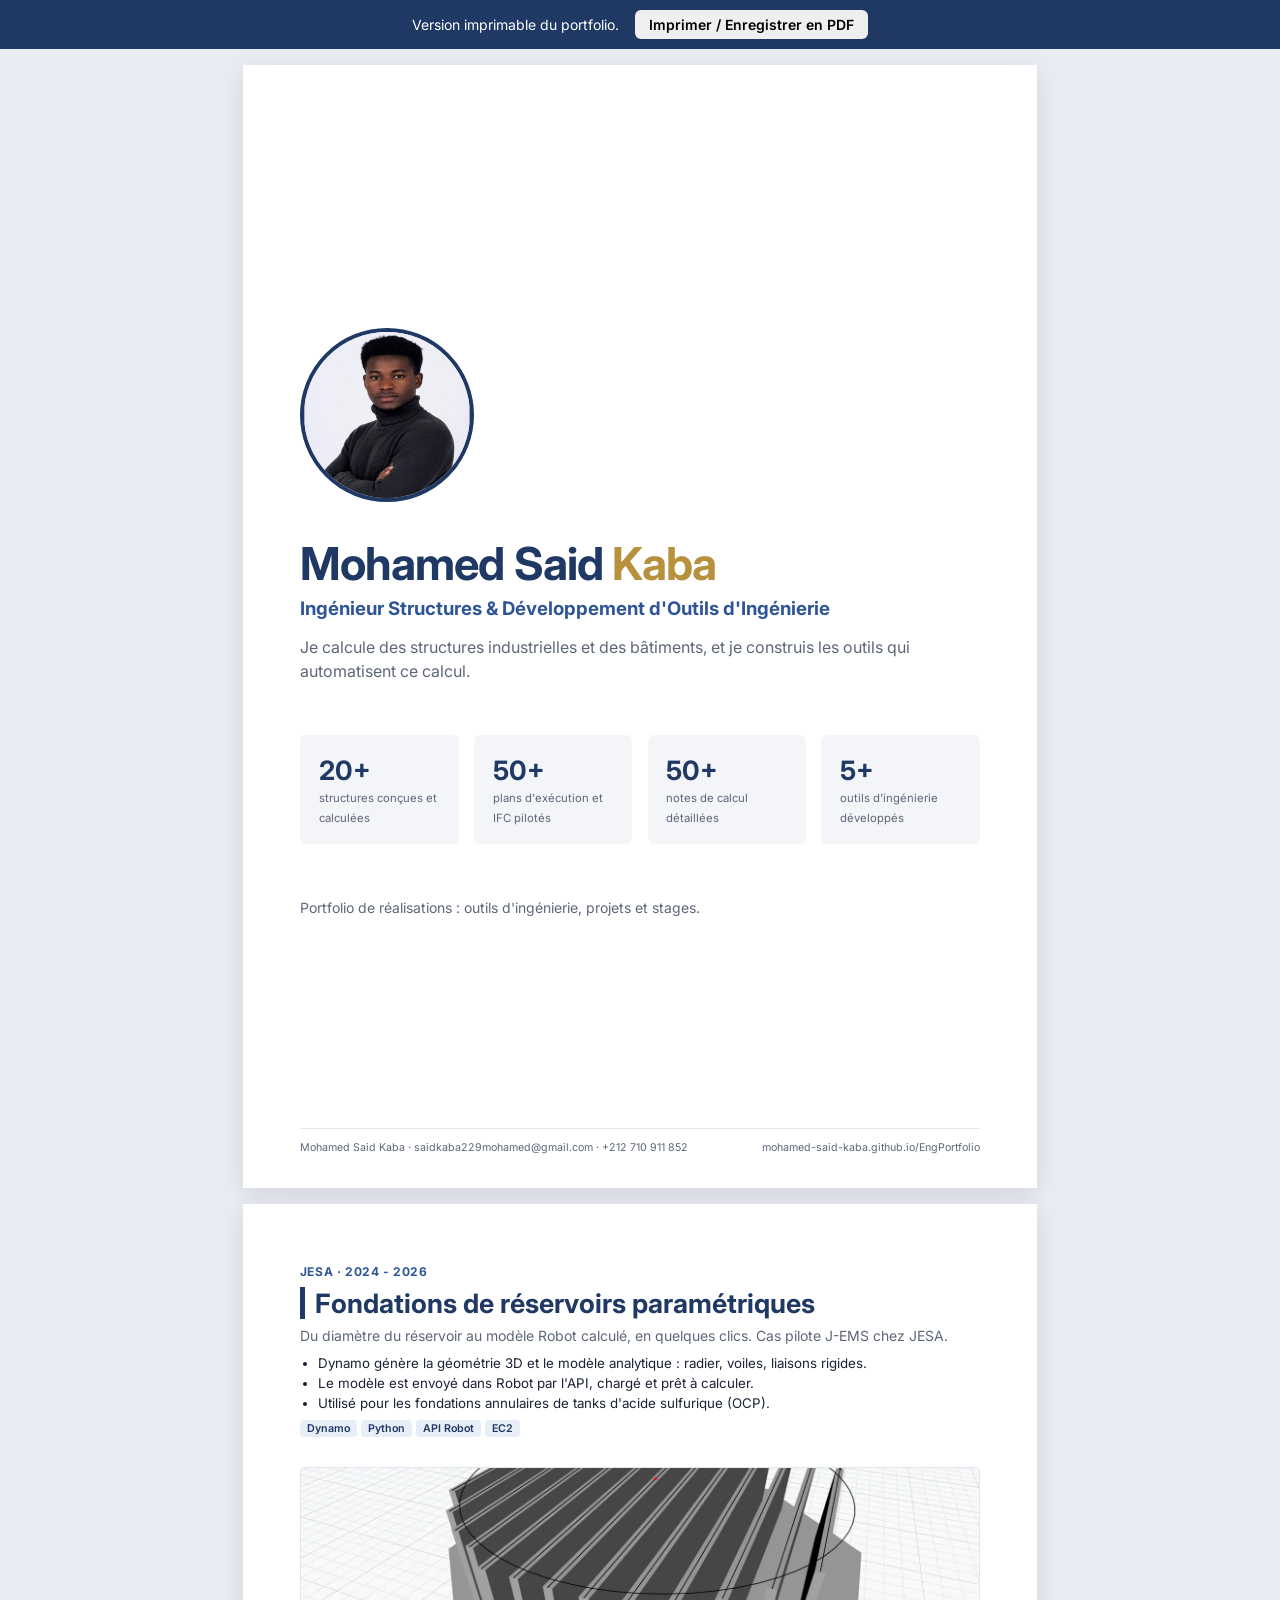
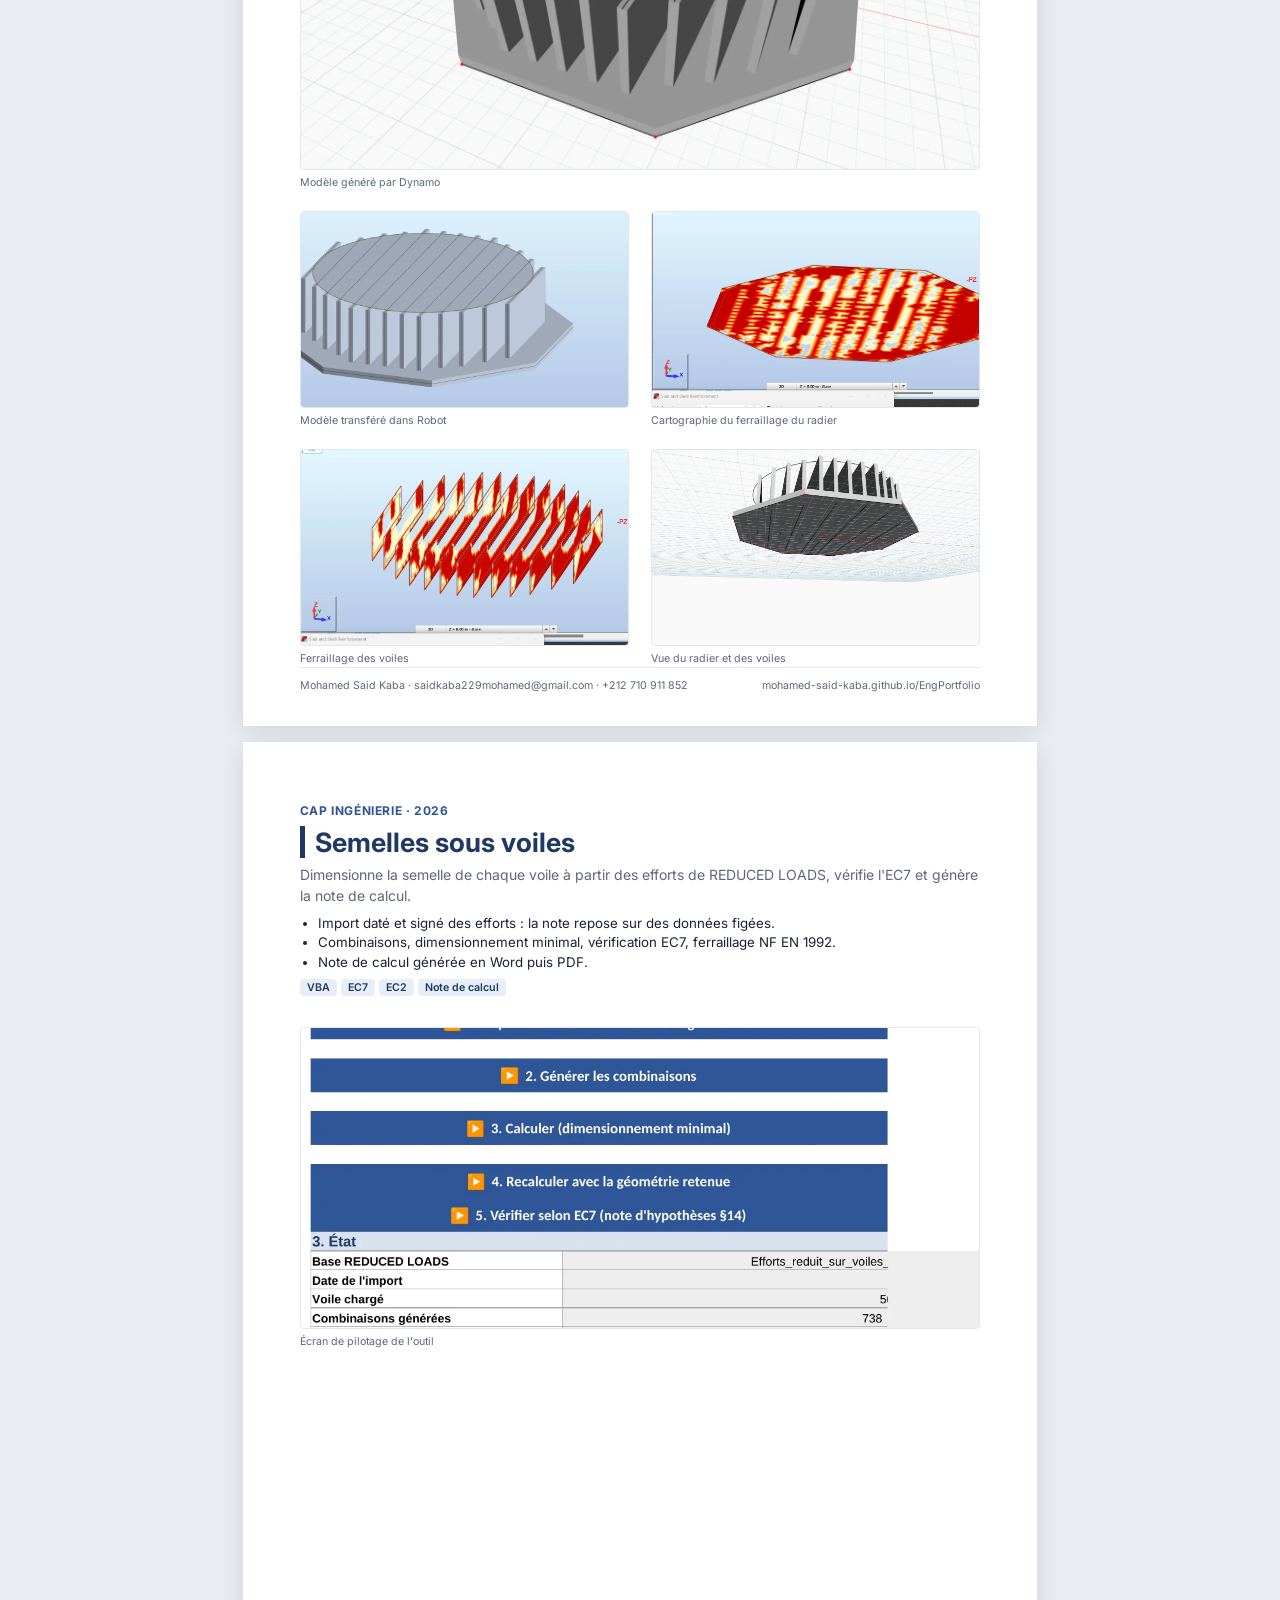
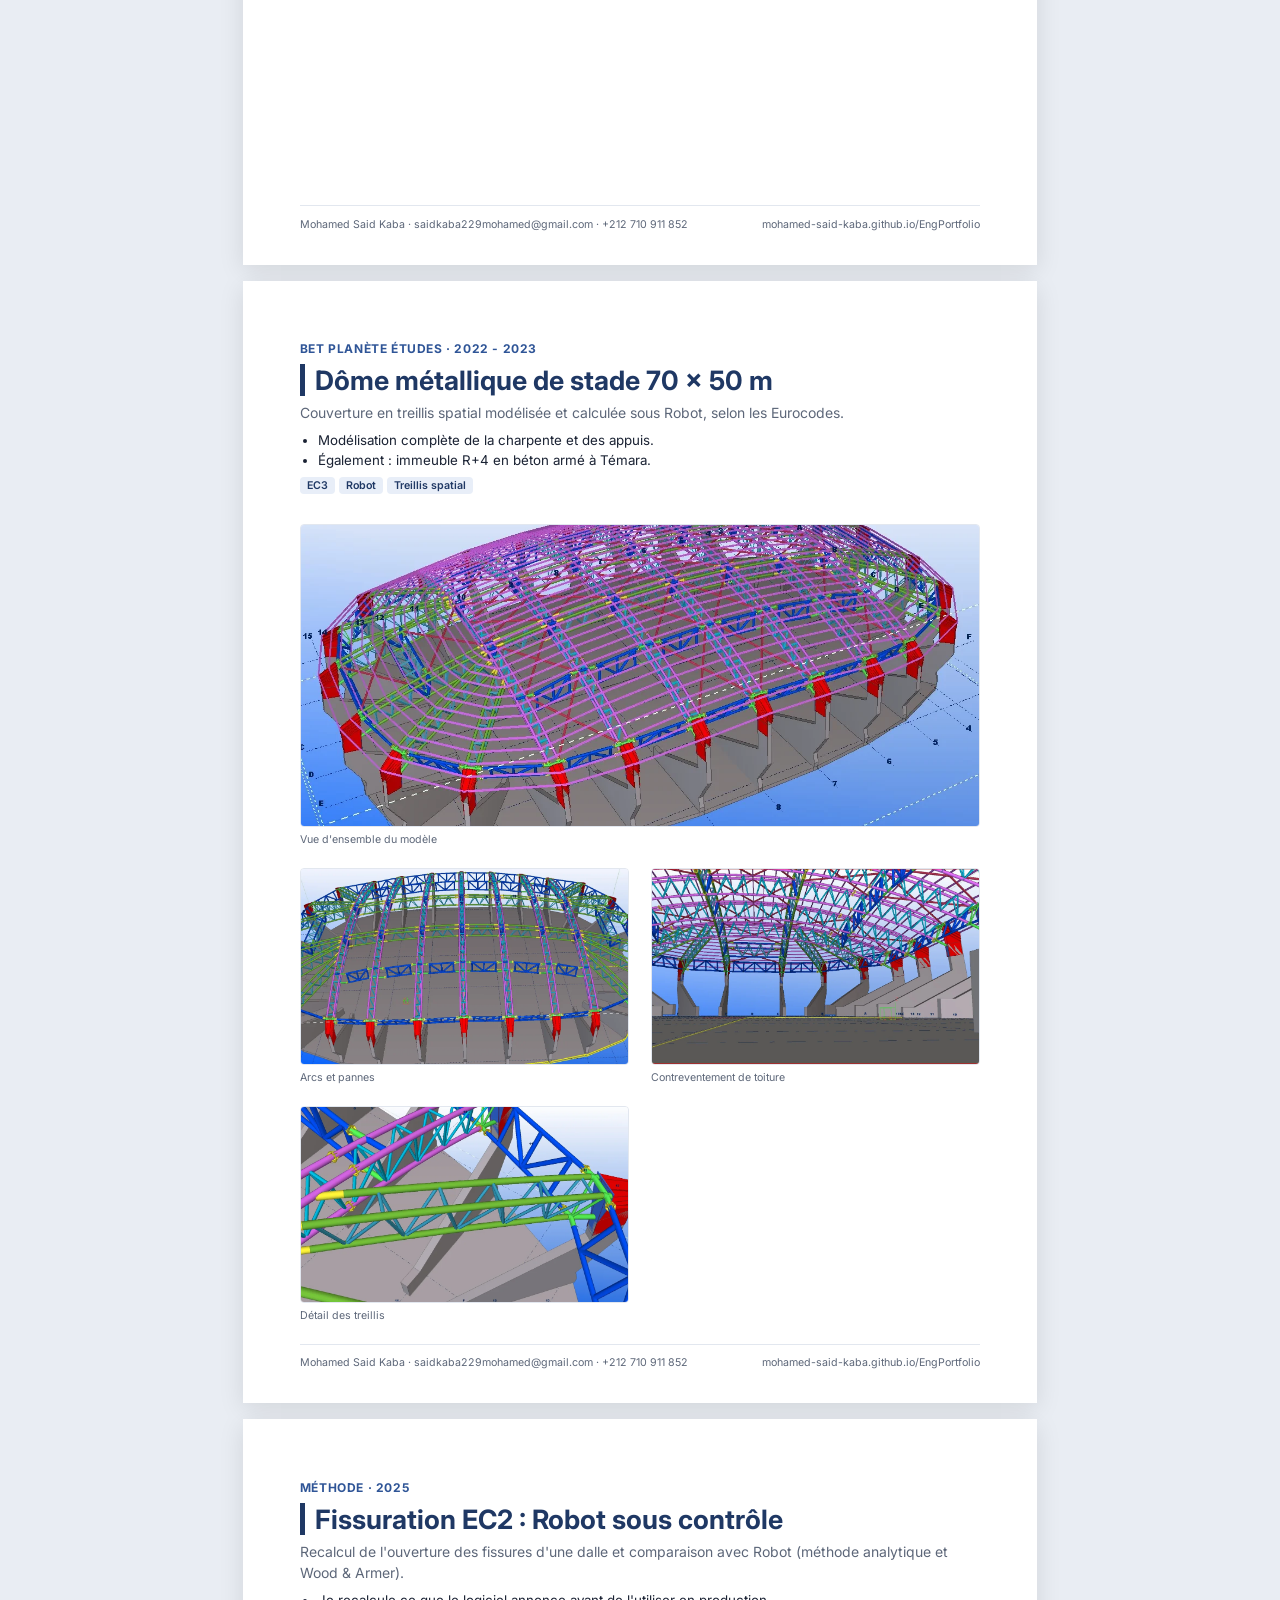
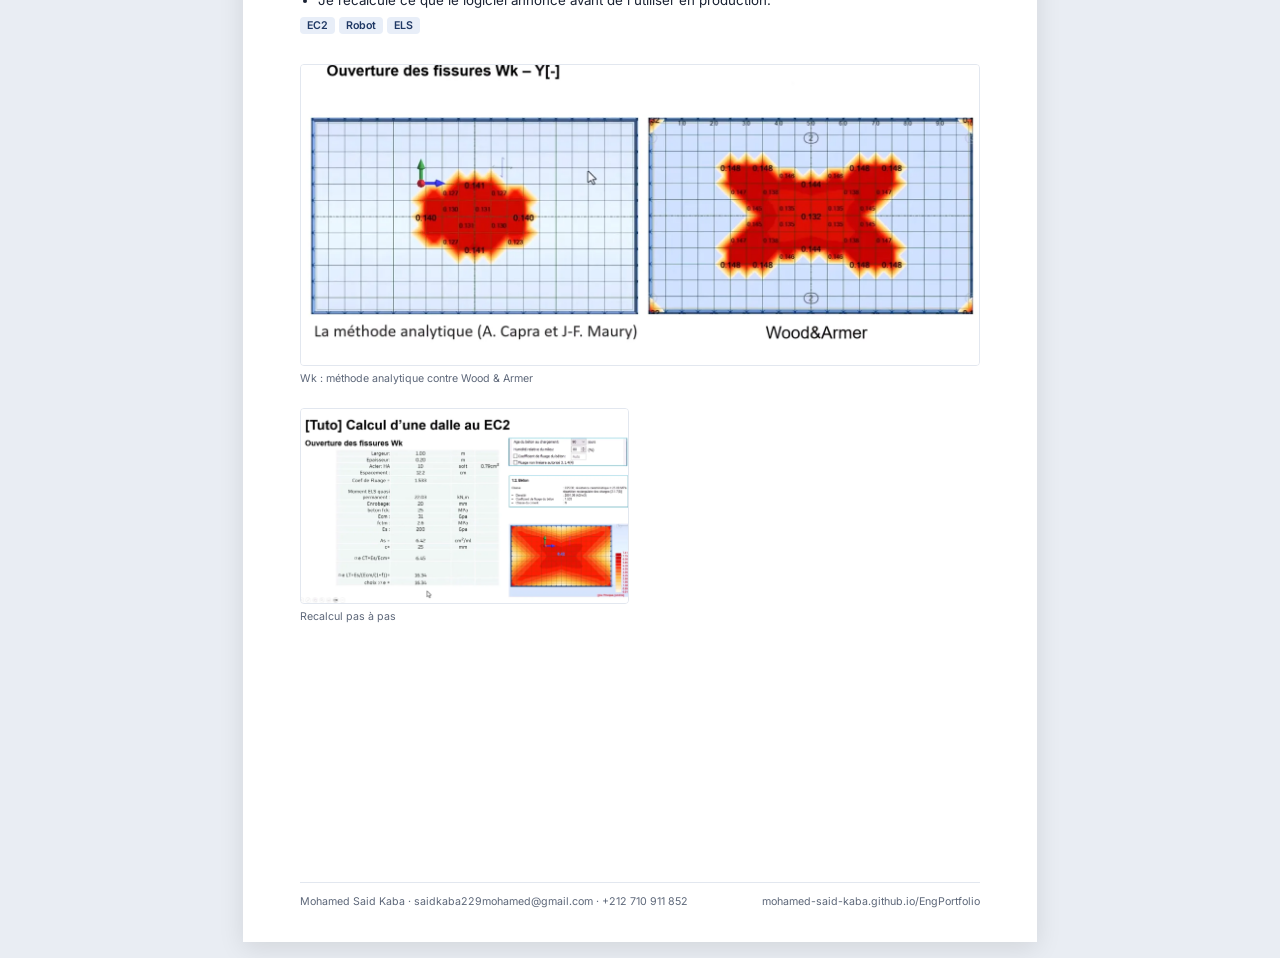
==== book.html @ e3855acd "Refonte claire du portfolio : fiches visuelles avec visionneuse, chaîne d'outils Robot, version impr" ====
<!doctype html>
<html lang="fr">
<head>
<meta charset="utf-8"><meta name="viewport" content="width=device-width, initial-scale=1">
<title>Portfolio imprimable · Mohamed Said Kaba</title>
<link href="https://fonts.googleapis.com/css2?family=Inter:wght@400;600;700;800&display=swap" rel="stylesheet">
<style>
:root{--navy:#1f3864;--blue:#2f5597;--gold:#b8913f;--muted:#5d6779;--line:#e2e7ef;--panel:#f3f5f9}
*{box-sizing:border-box}body{margin:0;font-family:Inter,Arial,sans-serif;color:#1a2233;background:#e9edf3}
.page{width:210mm;height:297mm;overflow:hidden;margin:16px auto;background:#fff;padding:16mm 15mm;box-shadow:0 6px 24px rgba(0,0,0,.1);position:relative}
h1{font-size:34pt;margin:0;color:var(--navy);letter-spacing:-.02em;line-height:1.05}h1 b{color:var(--gold)}
h2{font-size:20pt;color:var(--navy);margin:0 0 4px;border-left:5px solid var(--navy);padding-left:10px}
.meta{font-size:9pt;font-weight:700;color:var(--blue);text-transform:uppercase;letter-spacing:.05em;margin:0 0 8px}
p{margin:6px 0;color:var(--muted);font-size:10.5pt;line-height:1.5}
ul{margin:8px 0 0;padding-left:18px;font-size:10pt;line-height:1.5}
.imgs{display:grid;grid-template-columns:1fr 1fr;gap:6mm;margin-top:8mm}
.imgs figure{margin:0}.imgs img{width:100%;height:52mm;object-fit:cover;border-radius:4px;border:1px solid var(--line)}
.imgs figure:first-child{grid-column:1/-1}.imgs figure:first-child img{height:80mm}
figcaption{font-size:8pt;color:var(--muted);margin-top:2px}
.tags span{display:inline-block;font-size:8pt;font-weight:600;color:var(--navy);background:#e8eef8;padding:2px 7px;border-radius:4px;margin:6px 4px 0 0}
.cover{display:flex;flex-direction:column;justify-content:center}
.cover img.p{width:46mm;height:46mm;border-radius:50%;object-fit:cover;border:4px solid var(--navy);margin-bottom:10mm}
.kpis{display:grid;grid-template-columns:repeat(4,1fr);gap:4mm;margin-top:12mm}.kpis div{background:var(--panel);border-radius:6px;padding:5mm}.kpis b{display:block;font-size:20pt;color:var(--navy)}.kpis span{font-size:8.5pt;color:var(--muted)}
.foot{position:absolute;bottom:9mm;left:15mm;right:15mm;font-size:8pt;color:var(--muted);display:flex;justify-content:space-between;border-top:1px solid var(--line);padding-top:3mm}
.bar{position:sticky;top:0;background:var(--navy);color:#fff;padding:10px 16px;text-align:center;font-size:14px}.bar button{margin-left:12px;font:600 14px Inter;padding:6px 14px;border:0;border-radius:6px;cursor:pointer}
@media print{body{background:#fff}.page{margin:0;box-shadow:none;page-break-after:always}.bar{display:none}@page{size:A4;margin:0}}
</style>
</head>
<body>
<div class="bar">Version imprimable du portfolio. <button onclick="window.print()">Imprimer / Enregistrer en PDF</button></div>
<div id="book"></div>
<script src="content/site.js"></script><script src="content/profile.js"></script><script src="content/works.js"></script>
<script>
(function(){
  var S=SITE.site,P=SITE.profile,W=SITE.works.items,L='fr';
  function t(v){return v==null?'':typeof v==='string'?v:(v[L]||v.fr||'')}
  function l(v){return !v?[]:Array.isArray(v)?v:(v[L]||v.fr||[])}
  function esc(s){return String(s).replace(/[&<>"]/g,function(c){return {'&':'&amp;','<':'&lt;','>':'&gt;','"':'&quot;'}[c]})}
  var foot='<div class="foot"><span>'+esc(S.firstName+' '+S.lastName)+' · '+esc(S.contact.email)+' · '+esc(S.contact.phone)+'</span><span>mohamed-said-kaba.github.io/EngPortfolio</span></div>';
  var h='<section class="page cover"><img class="p" src="'+S.photo+'" alt=""><h1>'+esc(S.firstName)+' <b>'+esc(S.lastName)+'</b></h1><p style="font-size:14pt;color:#2f5597;font-weight:700;margin-top:8px">'+esc(t(S.title))+'</p><p style="font-size:12pt">'+esc(t(S.tagline))+'</p><div class="kpis">'+P.kpis.map(function(k){return '<div><b>'+esc(k.value)+'</b><span>'+esc(t(k.label))+'</span></div>'}).join('')+'</div><p style="margin-top:14mm">Portfolio de réalisations : outils d\'ingénierie, projets et stages.</p>'+foot+'</section>';
  W.filter(function(w){return w.images&&w.images.length}).forEach(function(w){
    h+='<section class="page"><div class="meta">'+esc([t(w.org),t(w.period)].filter(Boolean).join(' · '))+'</div><h2>'+esc(t(w.title))+'</h2><p>'+esc(t(w.summary))+'</p><ul>'+l(w.points).map(function(p){return '<li>'+esc(p)+'</li>'}).join('')+'</ul><div class="tags">'+(w.tags||[]).map(function(x){return '<span>'+esc(x)+'</span>'}).join('')+'</div><div class="imgs">'+w.images.slice(0,5).map(function(im){return '<figure><img src="'+im.src+'" alt=""><figcaption>'+esc(t(im.caption))+'</figcaption></figure>'}).join('')+'</div>'+foot+'</section>';
  });
  document.getElementById('book').innerHTML=h;
})();
</script>
</body>
</html>
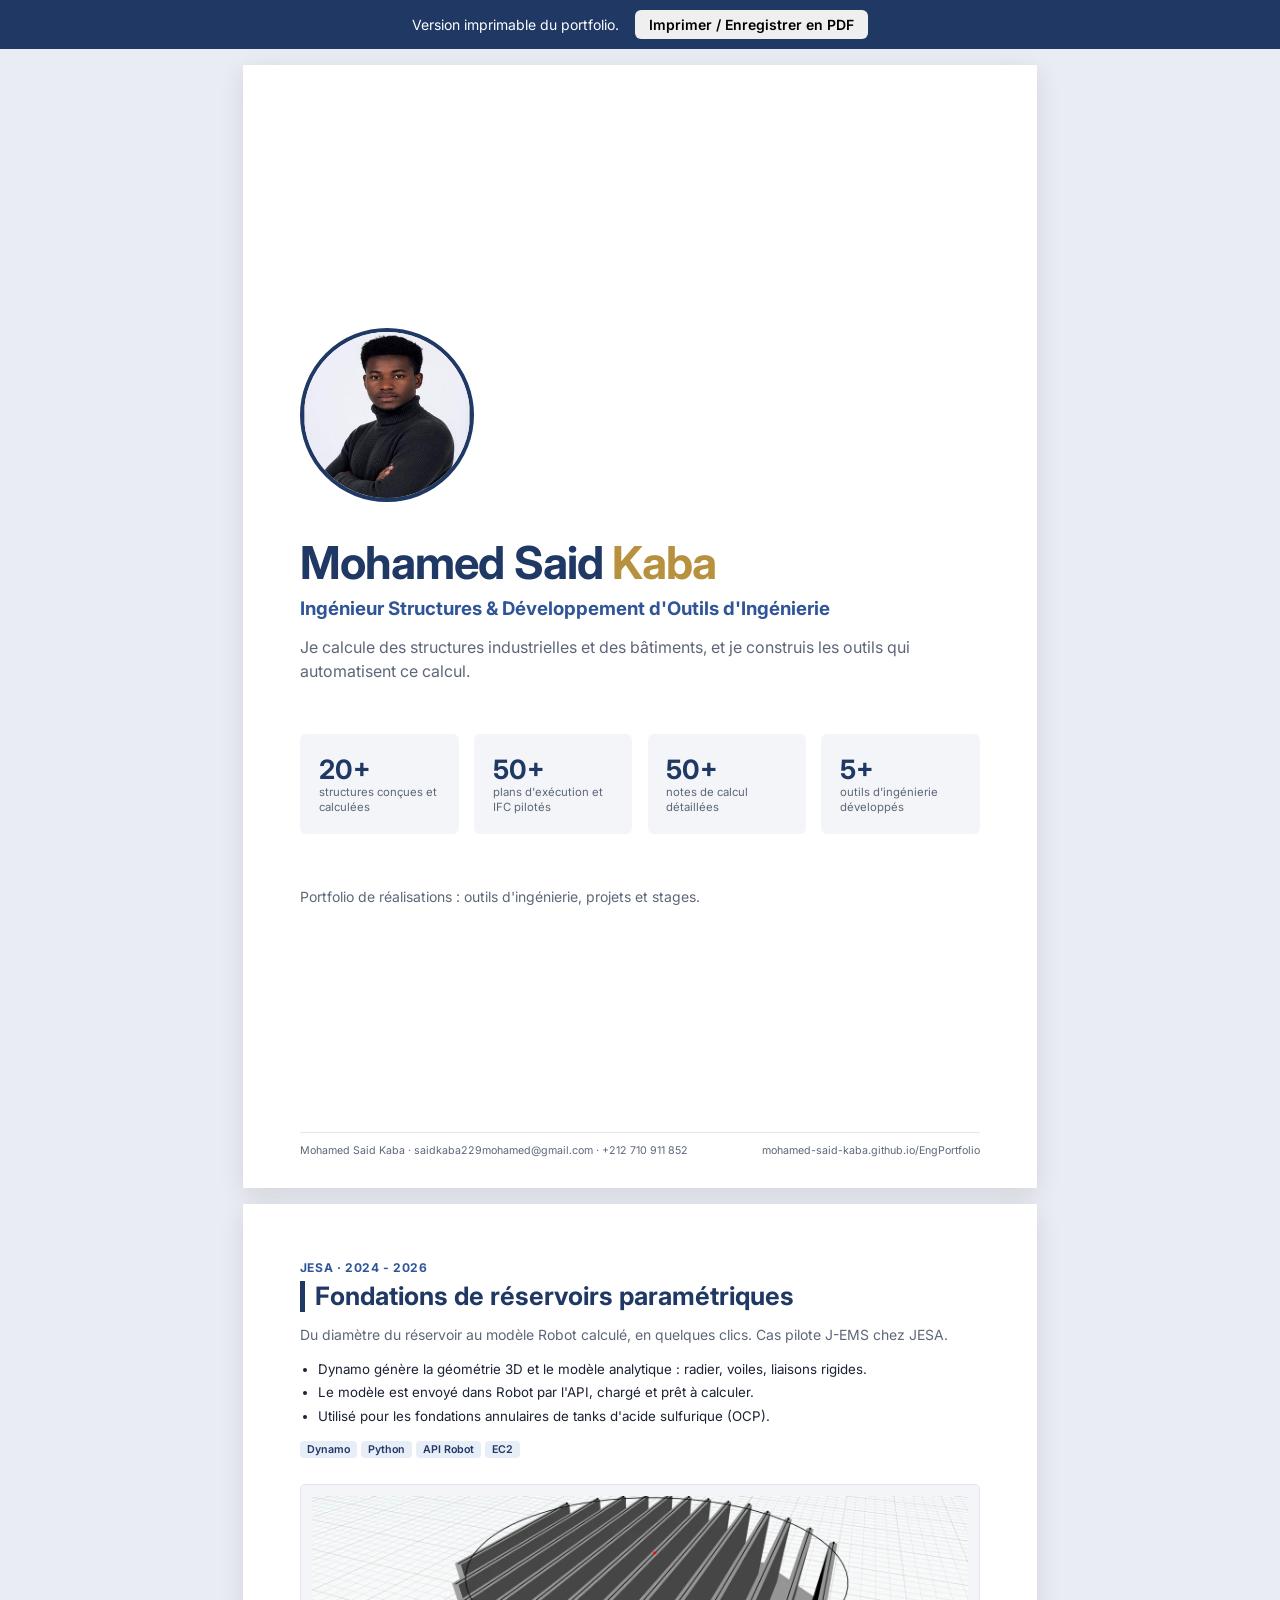
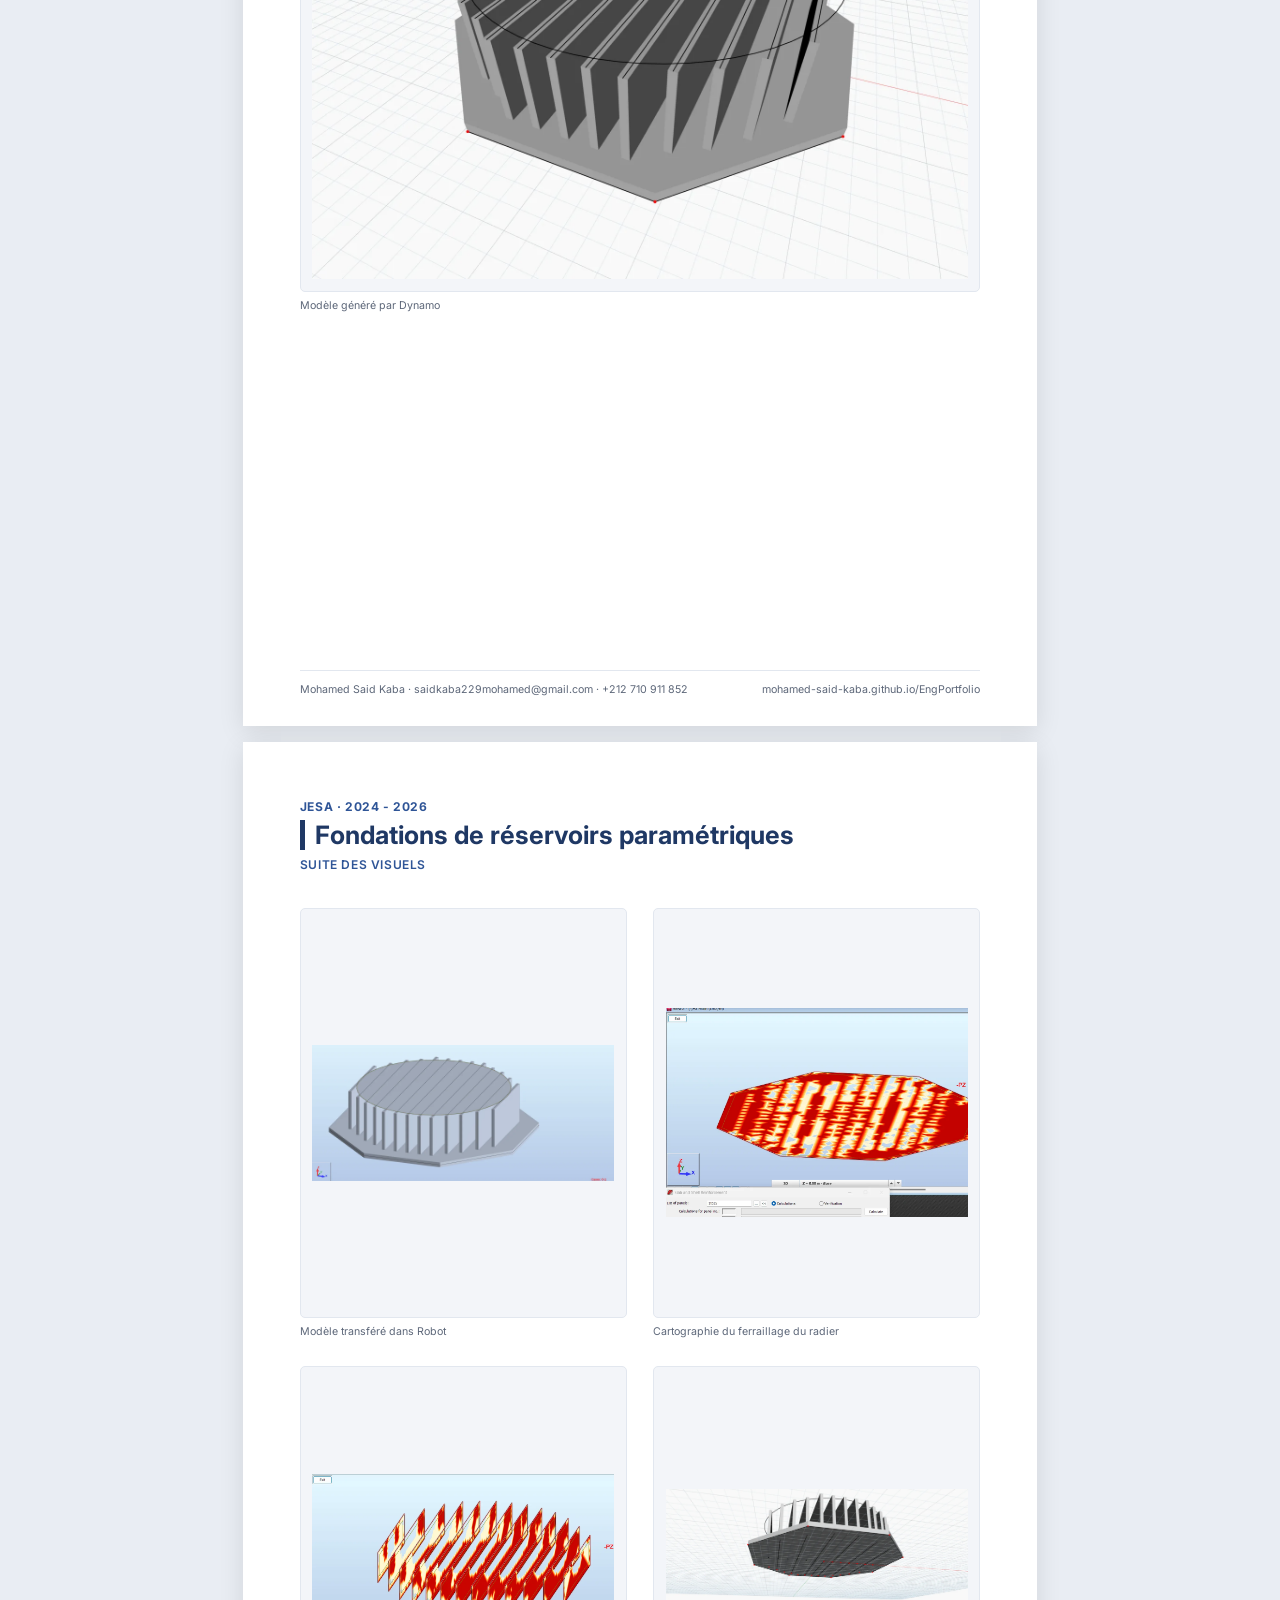
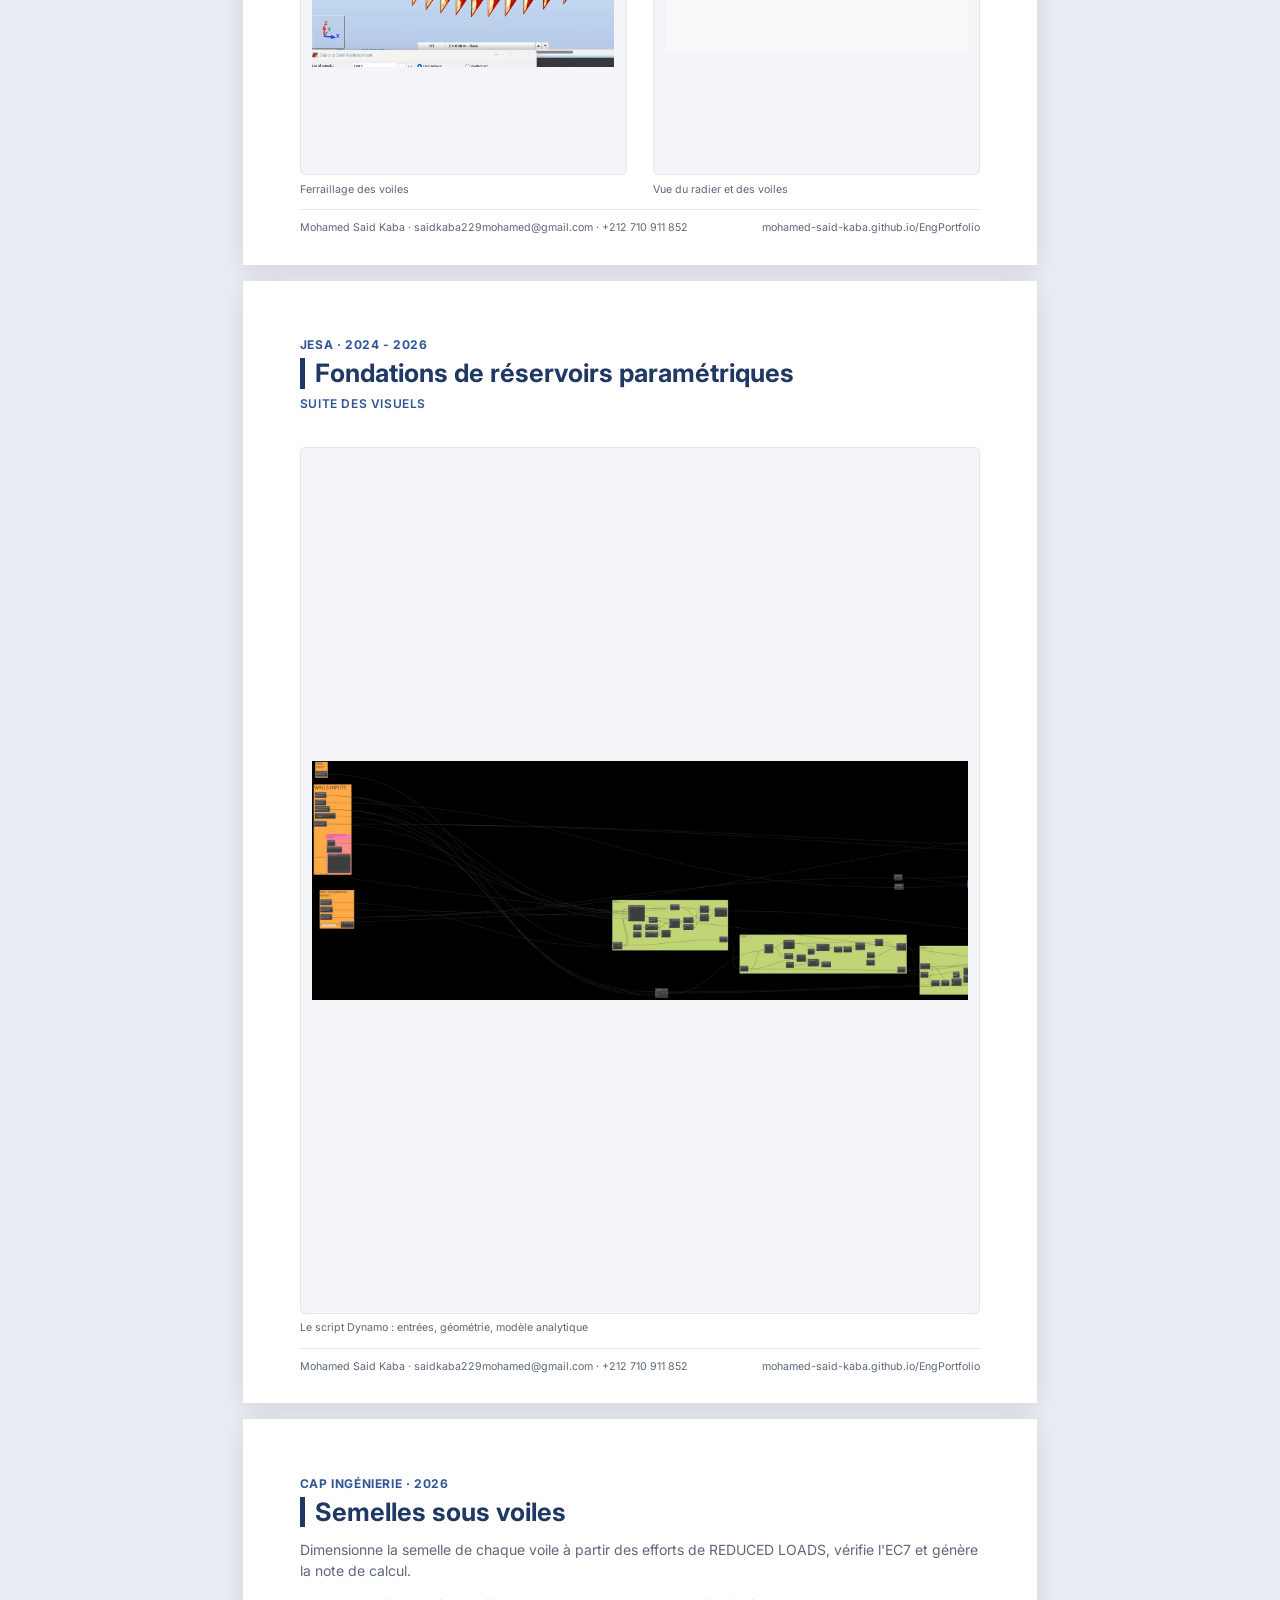
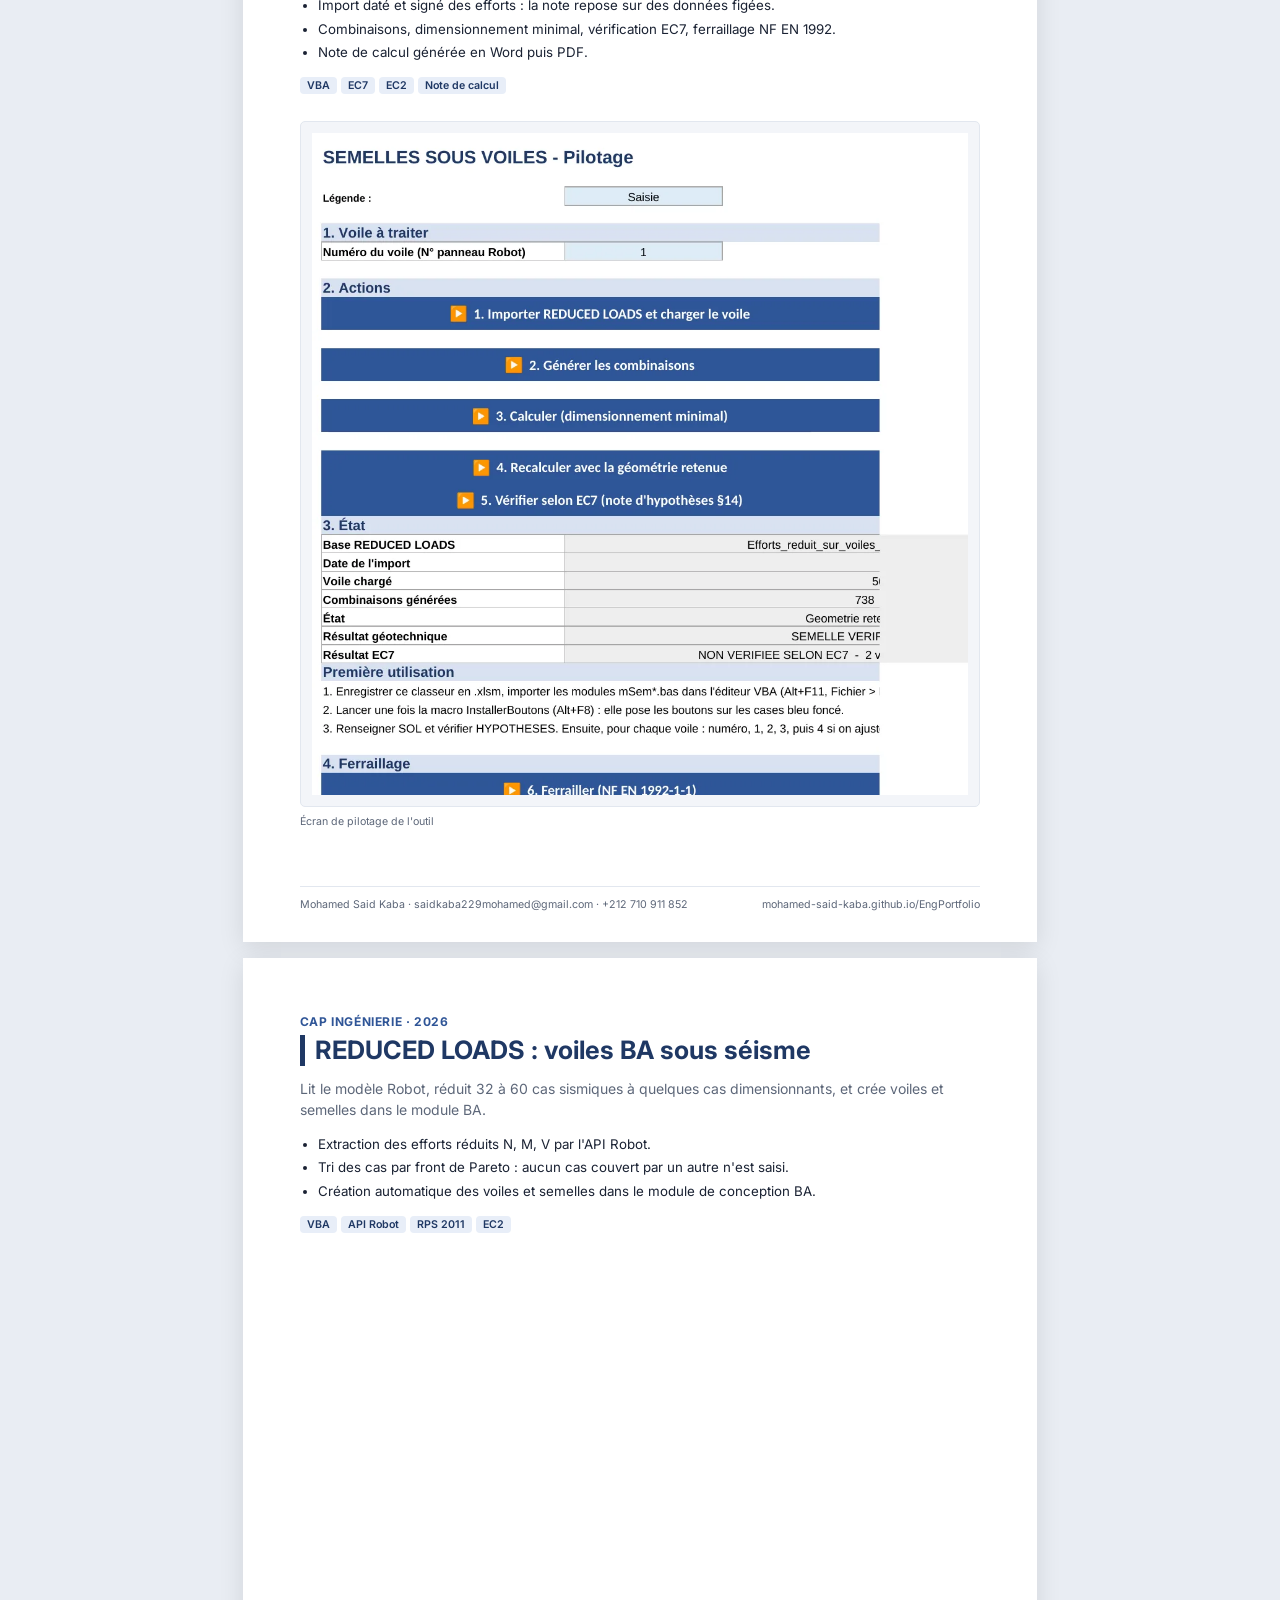
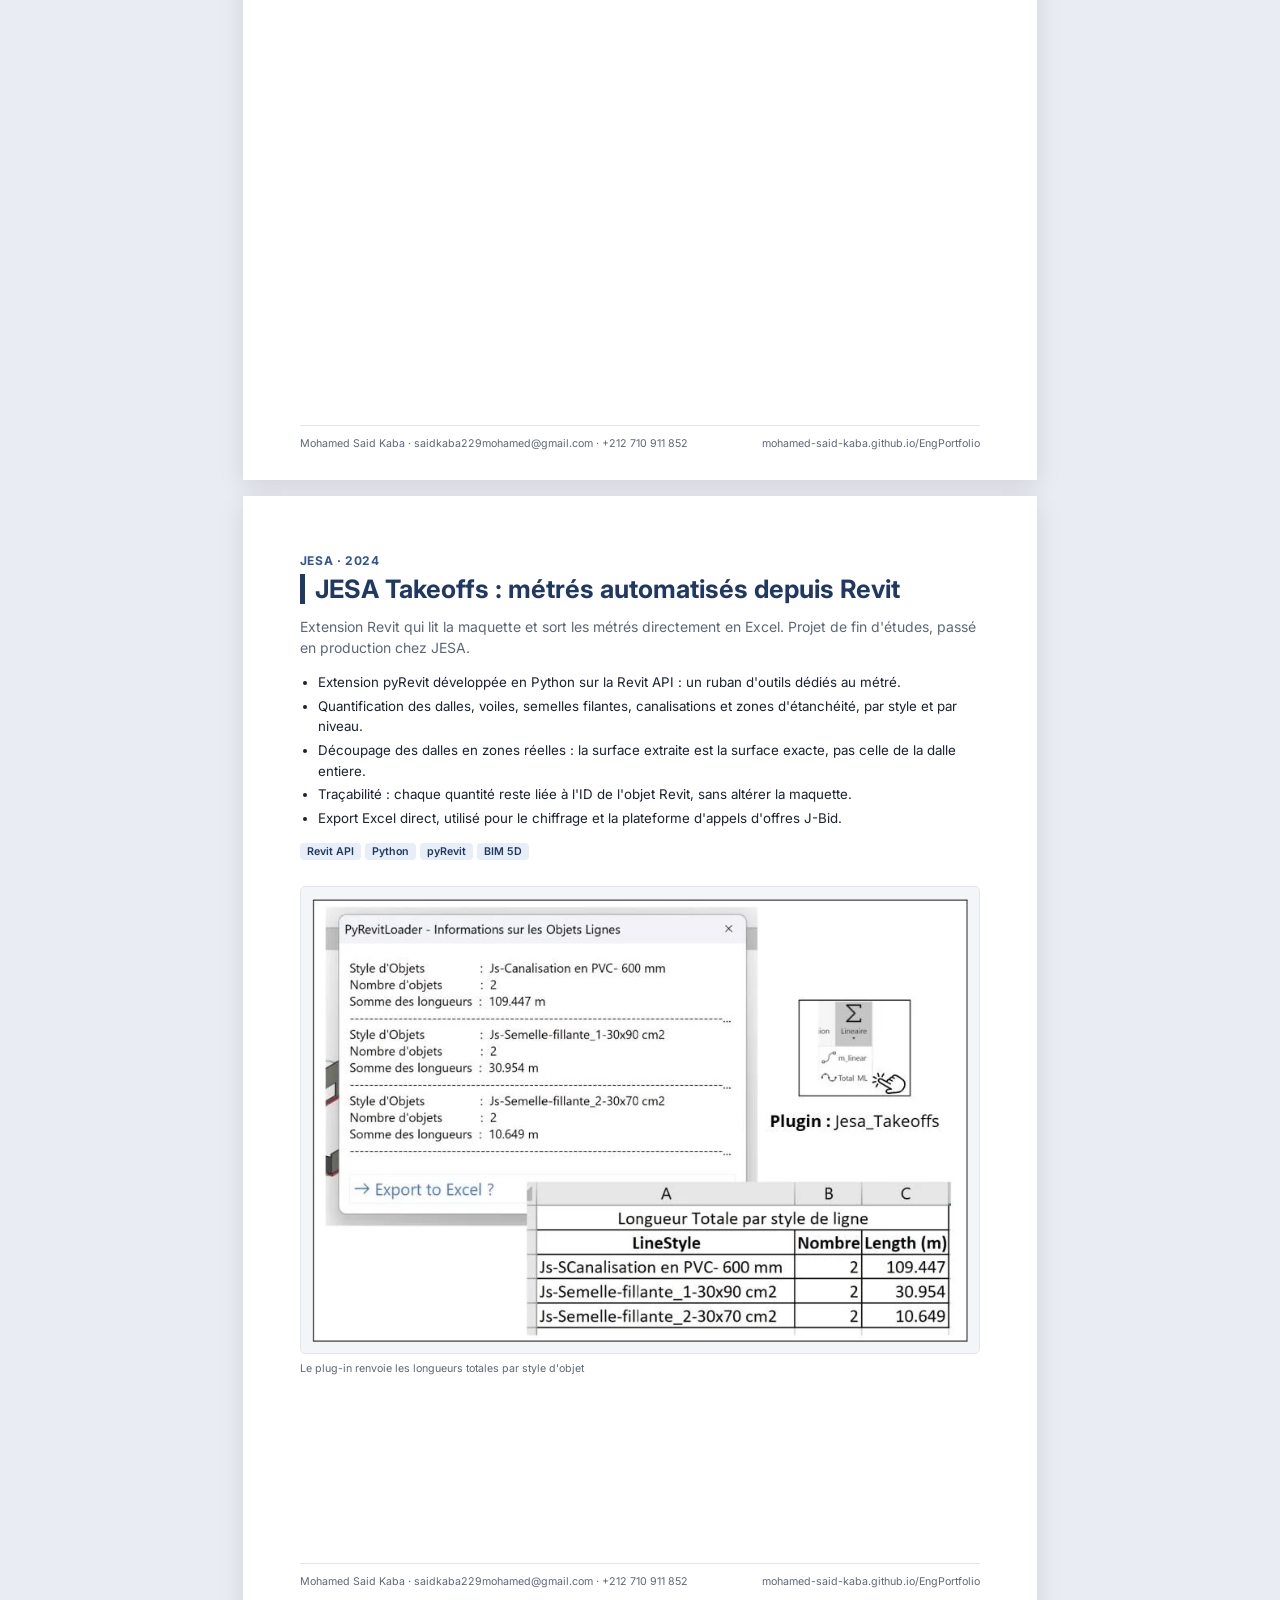
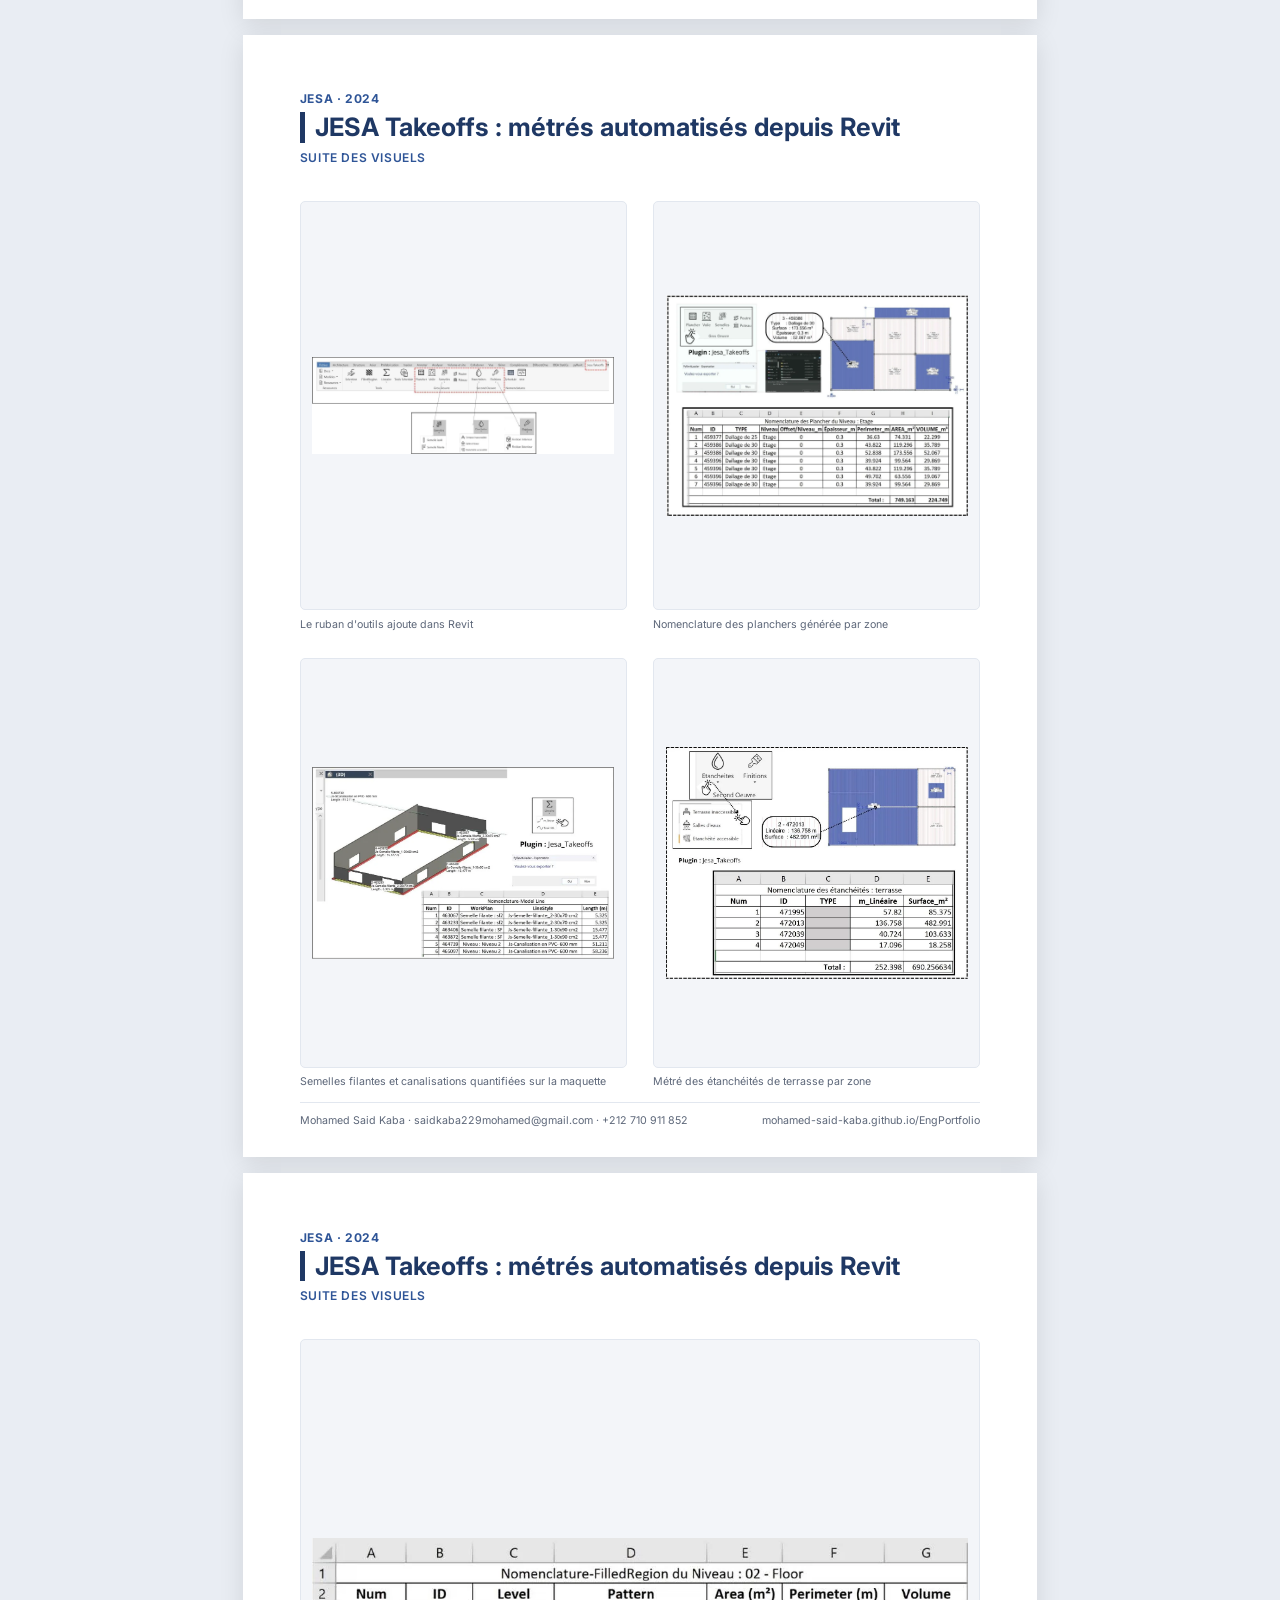
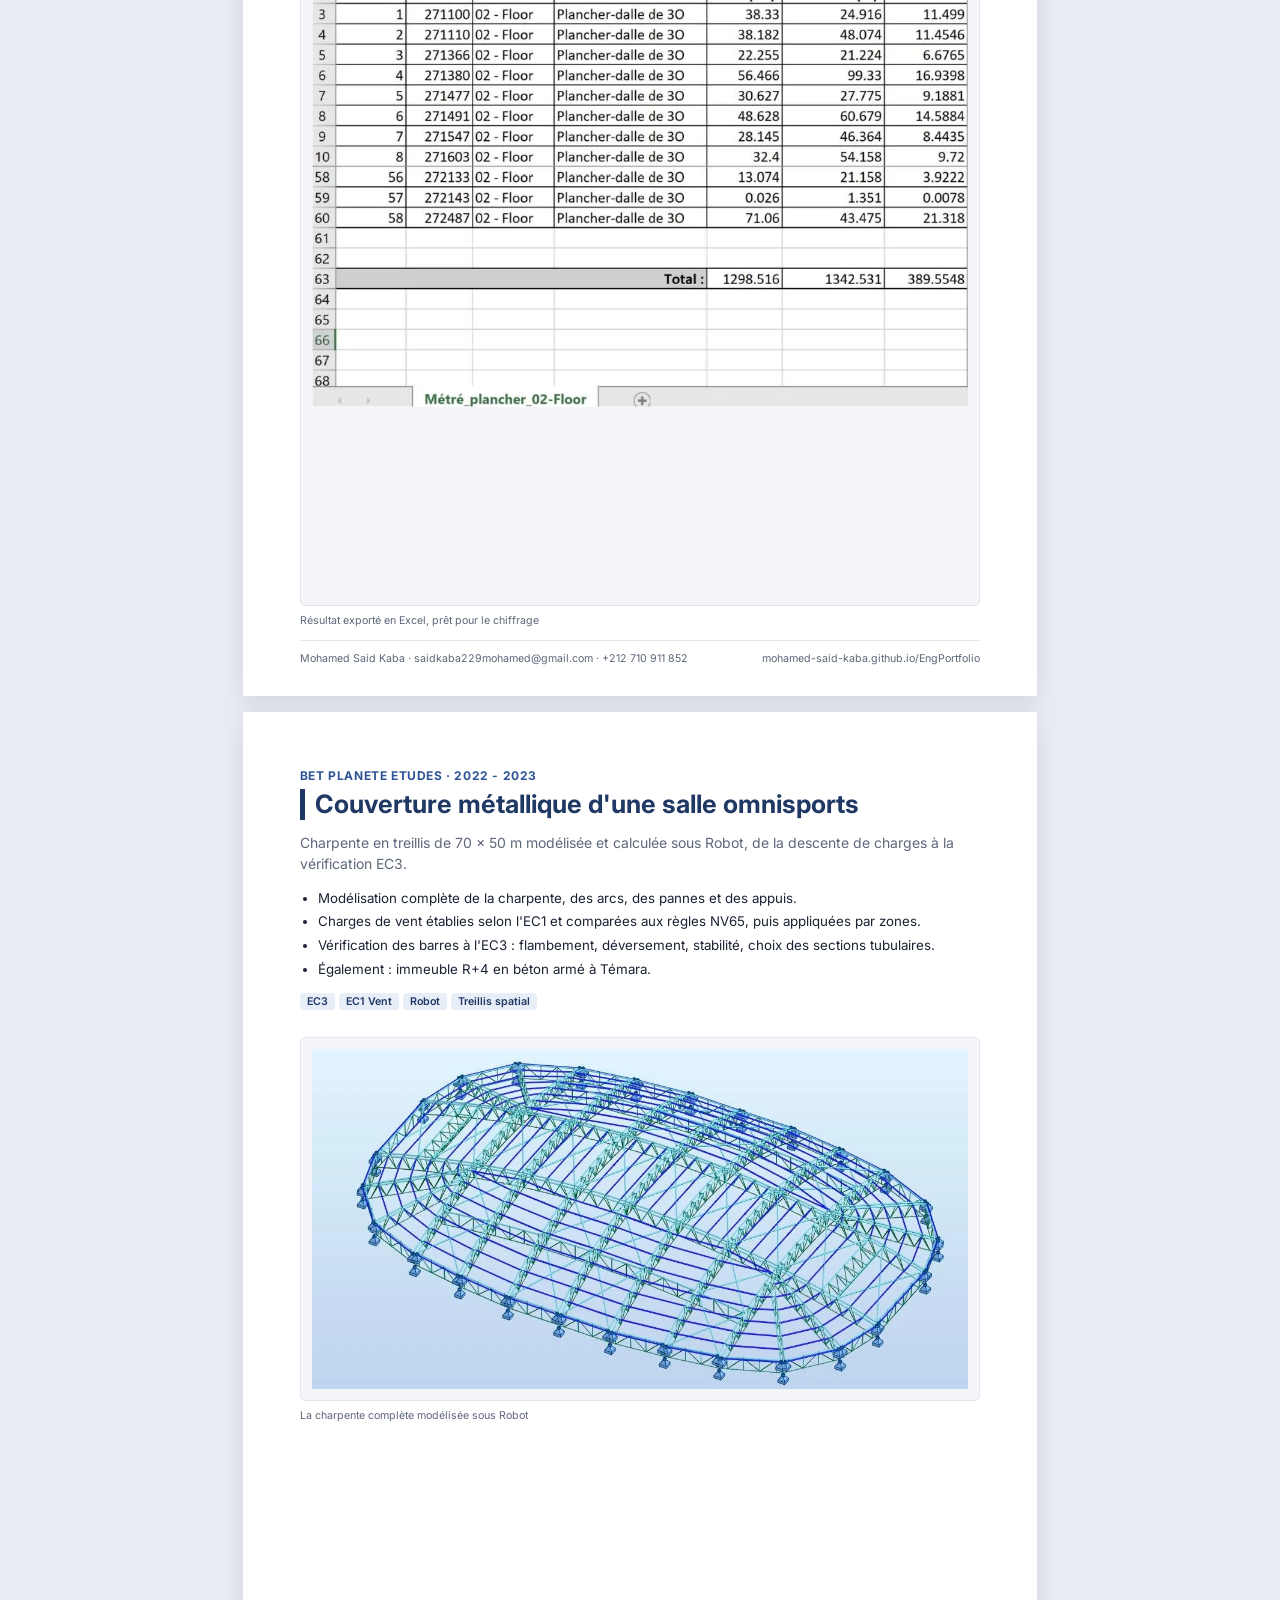
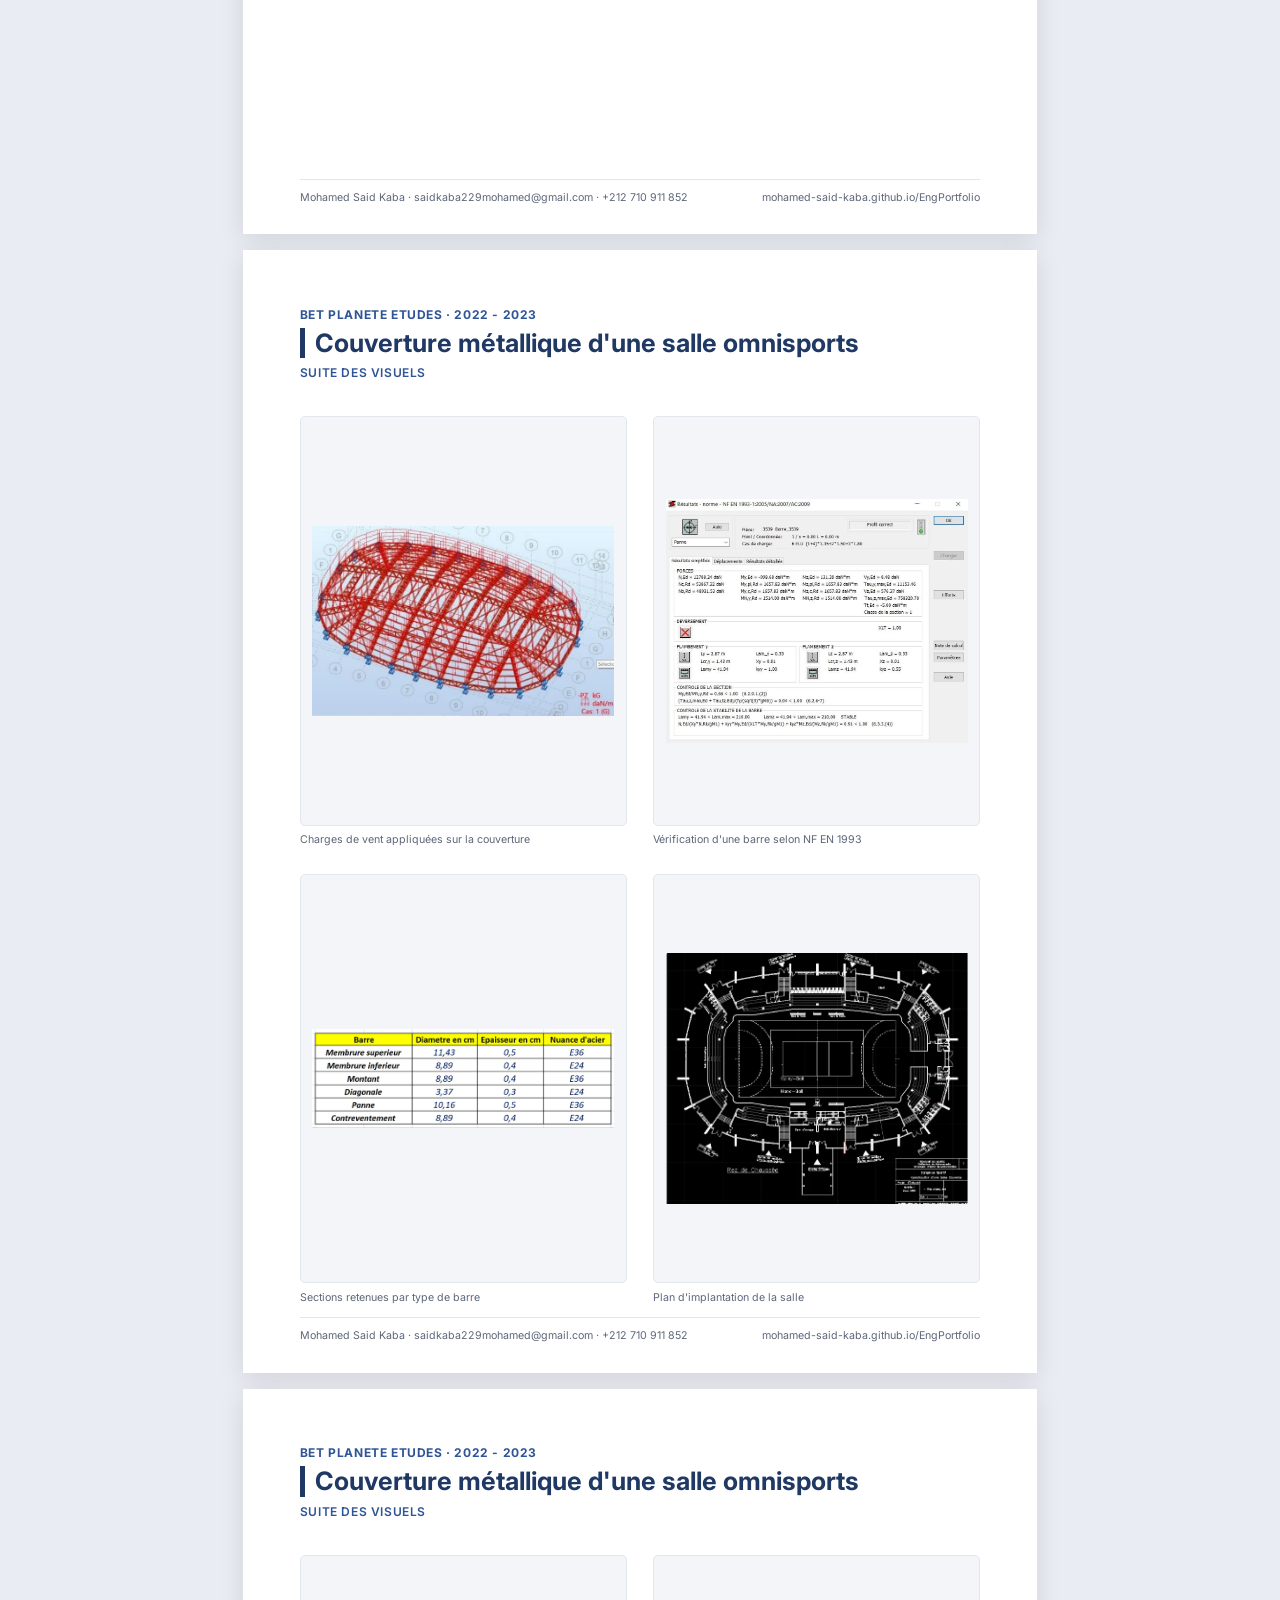
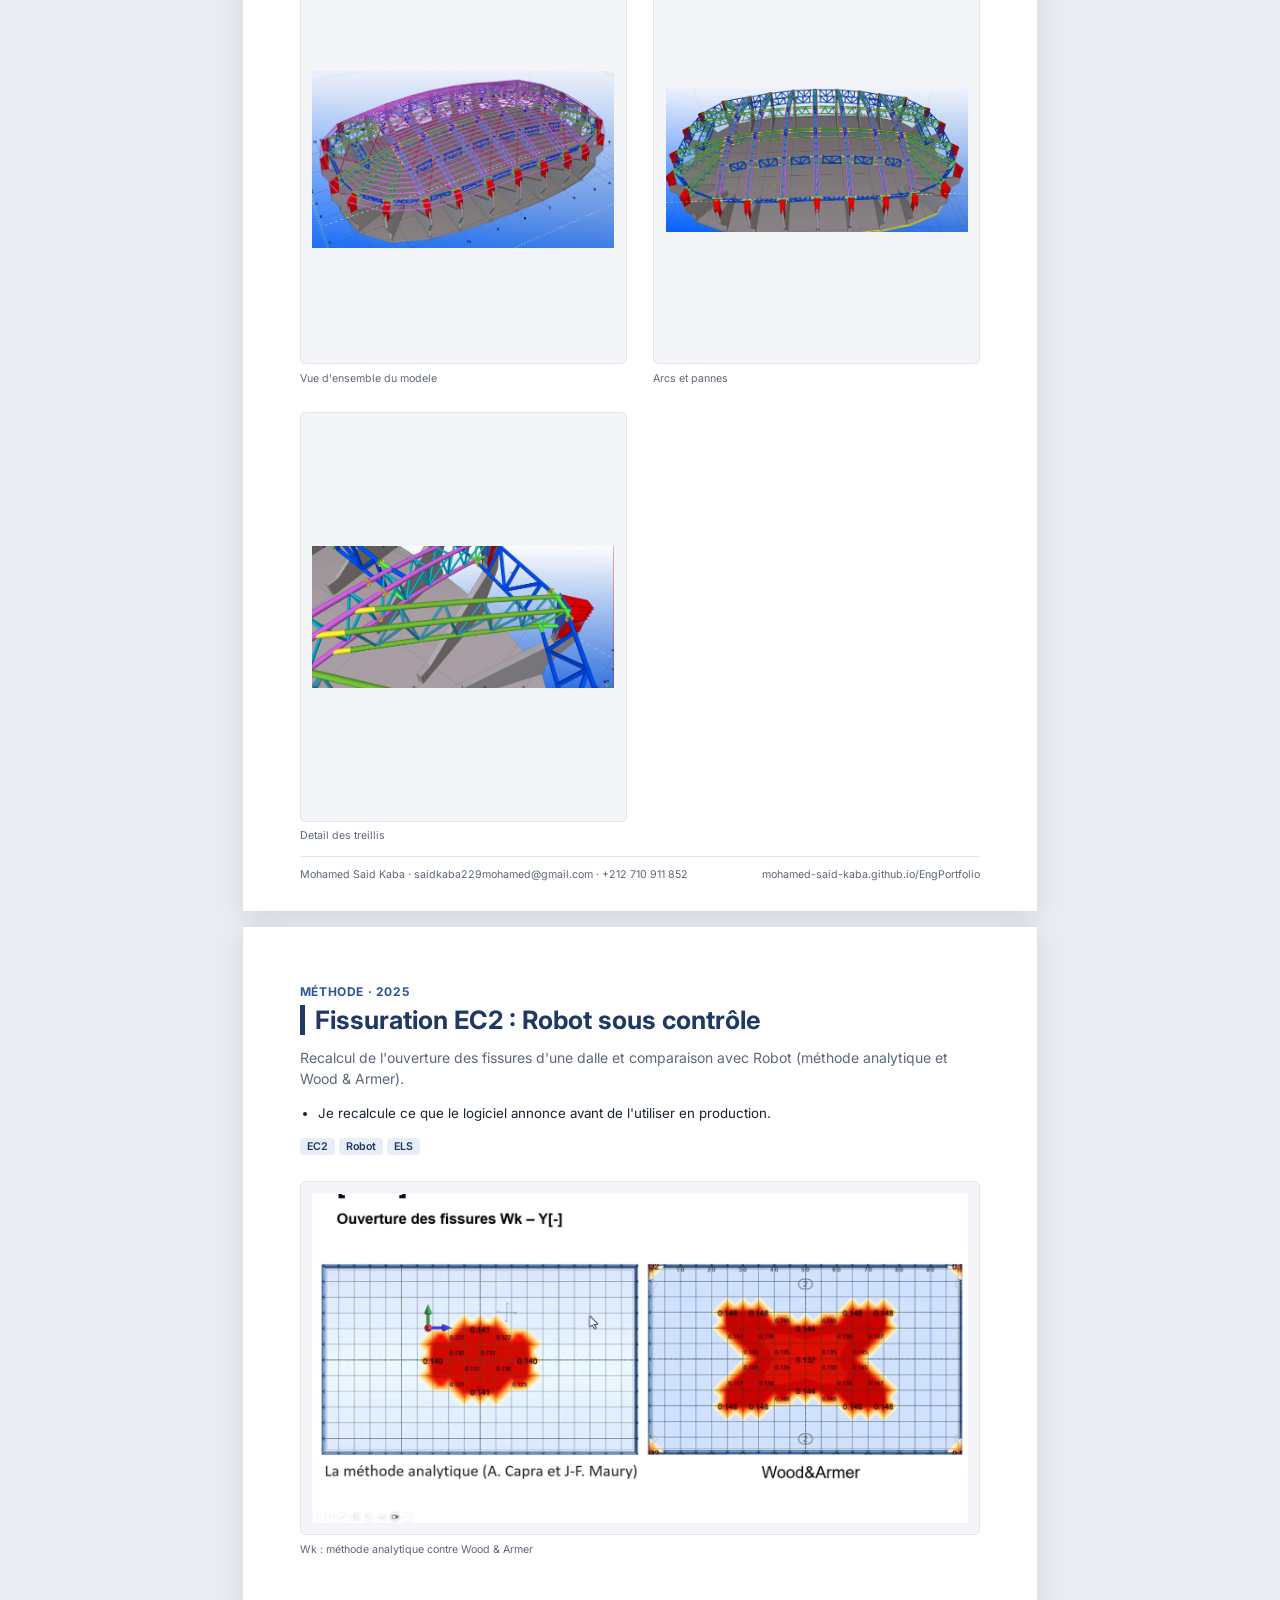
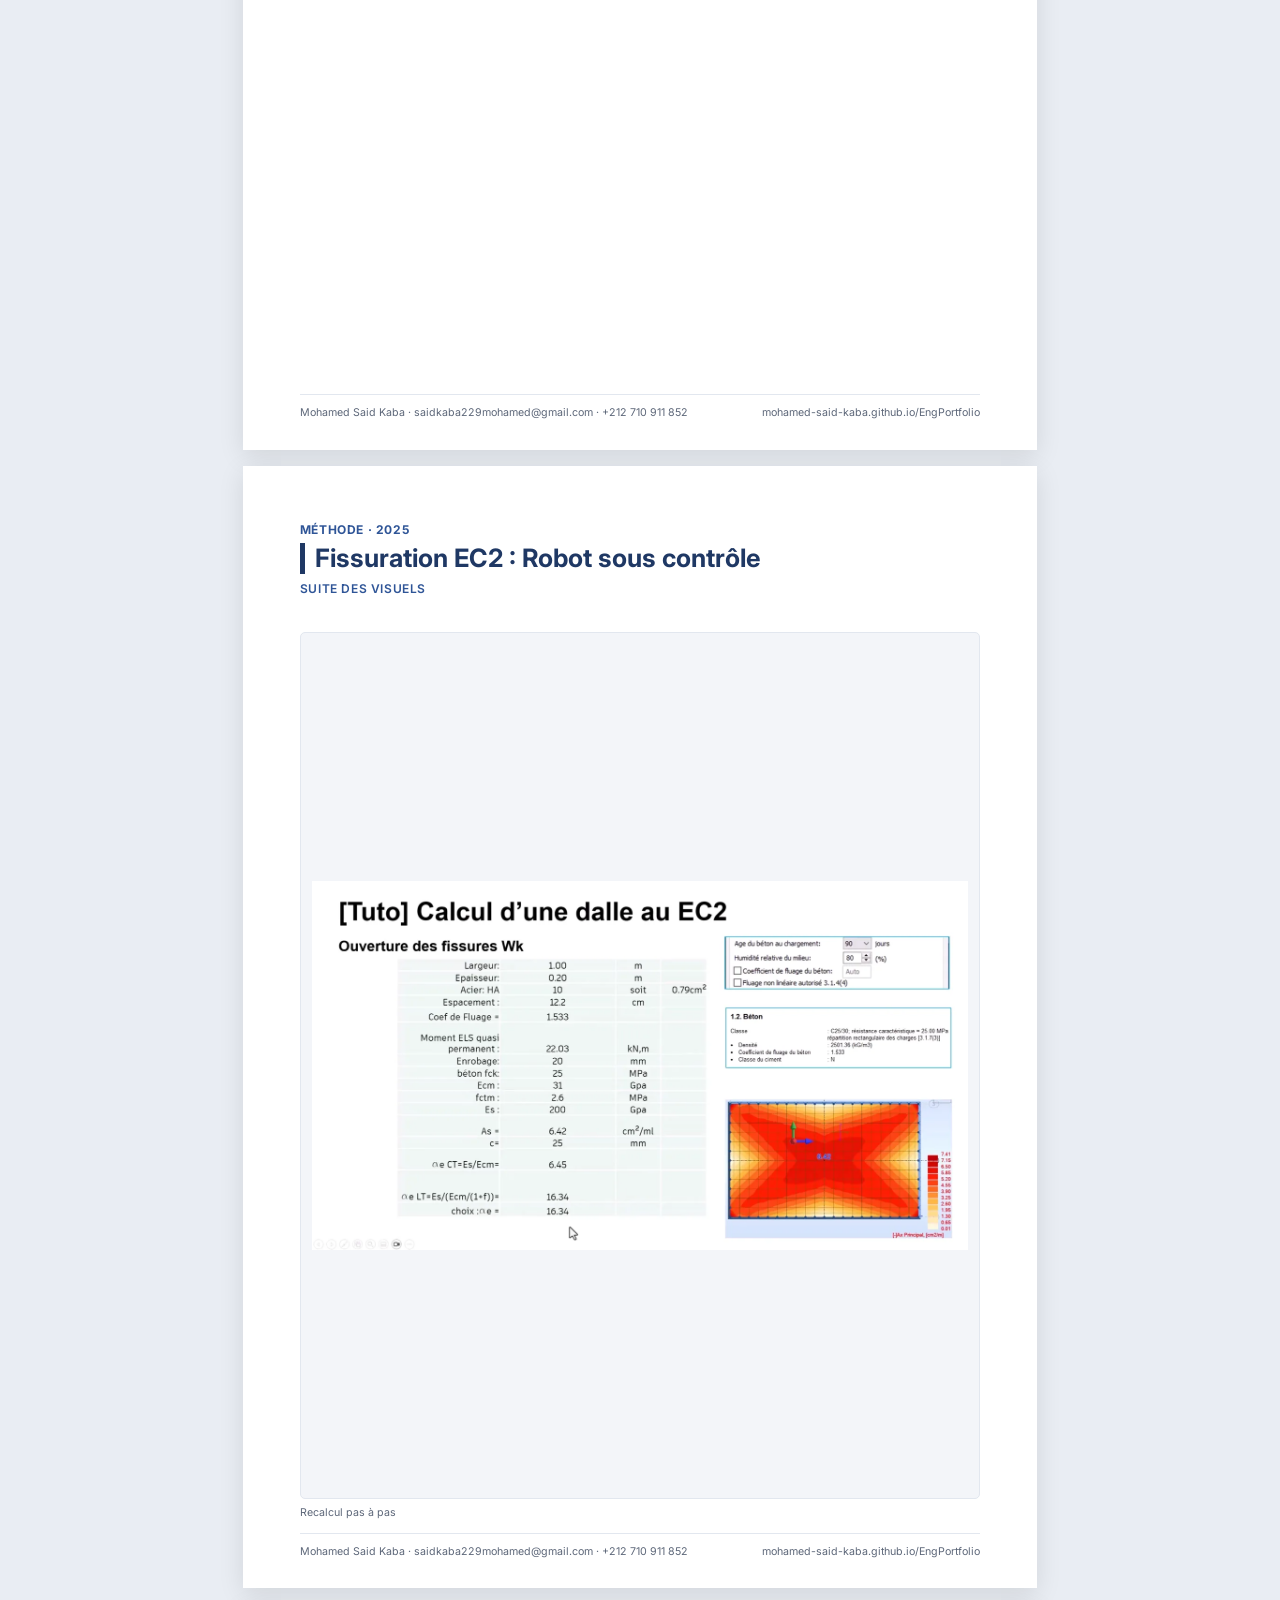
==== commit 5abda438: "Fiches de stages développées, certifications complétées, version imprimable lisible - TGCC / Al Jina" ====
--- a/book.html
+++ b/book.html
@@ -6,23 +6,37 @@
 <link href="https://fonts.googleapis.com/css2?family=Inter:wght@400;600;700;800&display=swap" rel="stylesheet">
 <style>
 :root{--navy:#1f3864;--blue:#2f5597;--gold:#b8913f;--muted:#5d6779;--line:#e2e7ef;--panel:#f3f5f9}
-*{box-sizing:border-box}body{margin:0;font-family:Inter,Arial,sans-serif;color:#1a2233;background:#e9edf3}
-.page{width:210mm;height:297mm;overflow:hidden;margin:16px auto;background:#fff;padding:16mm 15mm;box-shadow:0 6px 24px rgba(0,0,0,.1);position:relative}
+*{box-sizing:border-box}
+body{margin:0;font-family:Inter,Arial,sans-serif;color:#1a2233;background:#e9edf3}
+.page{width:210mm;height:297mm;overflow:hidden;margin:16px auto;background:#fff;padding:15mm 15mm 18mm;box-shadow:0 6px 24px rgba(0,0,0,.1);position:relative;display:flex;flex-direction:column}
 h1{font-size:34pt;margin:0;color:var(--navy);letter-spacing:-.02em;line-height:1.05}h1 b{color:var(--gold)}
-h2{font-size:20pt;color:var(--navy);margin:0 0 4px;border-left:5px solid var(--navy);padding-left:10px}
-.meta{font-size:9pt;font-weight:700;color:var(--blue);text-transform:uppercase;letter-spacing:.05em;margin:0 0 8px}
+h2{font-size:19pt;color:var(--navy);margin:0 0 6px;border-left:5px solid var(--navy);padding-left:10px;line-height:1.2}
+.meta{font-size:9pt;font-weight:700;color:var(--blue);text-transform:uppercase;letter-spacing:.05em;margin:0 0 6px}
 p{margin:6px 0;color:var(--muted);font-size:10.5pt;line-height:1.5}
-ul{margin:8px 0 0;padding-left:18px;font-size:10pt;line-height:1.5}
-.imgs{display:grid;grid-template-columns:1fr 1fr;gap:6mm;margin-top:8mm}
-.imgs figure{margin:0}.imgs img{width:100%;height:52mm;object-fit:cover;border-radius:4px;border:1px solid var(--line)}
-.imgs figure:first-child{grid-column:1/-1}.imgs figure:first-child img{height:80mm}
-figcaption{font-size:8pt;color:var(--muted);margin-top:2px}
-.tags span{display:inline-block;font-size:8pt;font-weight:600;color:var(--navy);background:#e8eef8;padding:2px 7px;border-radius:4px;margin:6px 4px 0 0}
-.cover{display:flex;flex-direction:column;justify-content:center}
+ul{margin:8px 0 0;padding-left:18px;font-size:10pt;line-height:1.55}
+li{margin-bottom:3px}
+.tags{margin-top:7px}
+.tags span{display:inline-block;font-size:8pt;font-weight:600;color:var(--navy);background:#e8eef8;padding:2px 7px;border-radius:4px;margin:4px 4px 0 0}
+
+/* --- Visuels : jamais recadrés, toujours entiers --- */
+figure{margin:0;display:flex;flex-direction:column;min-height:0}
+figure .frame{flex:1;min-height:0;background:var(--panel);border:1px solid var(--line);border-radius:5px;display:flex;align-items:center;justify-content:center;padding:3mm;overflow:hidden}
+figure img{max-width:100%;max-height:100%;width:auto;height:auto;object-fit:contain;display:block}
+figcaption{font-size:8pt;color:var(--muted);margin-top:2mm;line-height:1.3}
+
+.hero{flex:1;min-height:0;margin-top:7mm;display:flex;flex-direction:column}
+.gal{flex:1;min-height:0;display:grid;grid-template-columns:1fr 1fr;grid-auto-rows:1fr;gap:7mm;margin-top:7mm}
+.gal.one{grid-template-columns:1fr;grid-auto-rows:1fr}
+.contd{font-size:9pt;color:var(--blue);font-weight:600;text-transform:uppercase;letter-spacing:.05em;margin:0 0 2mm}
+
+.cover{justify-content:center}
 .cover img.p{width:46mm;height:46mm;border-radius:50%;object-fit:cover;border:4px solid var(--navy);margin-bottom:10mm}
-.kpis{display:grid;grid-template-columns:repeat(4,1fr);gap:4mm;margin-top:12mm}.kpis div{background:var(--panel);border-radius:6px;padding:5mm}.kpis b{display:block;font-size:20pt;color:var(--navy)}.kpis span{font-size:8.5pt;color:var(--muted)}
-.foot{position:absolute;bottom:9mm;left:15mm;right:15mm;font-size:8pt;color:var(--muted);display:flex;justify-content:space-between;border-top:1px solid var(--line);padding-top:3mm}
-.bar{position:sticky;top:0;background:var(--navy);color:#fff;padding:10px 16px;text-align:center;font-size:14px}.bar button{margin-left:12px;font:600 14px Inter;padding:6px 14px;border:0;border-radius:6px;cursor:pointer}
+.kpis{display:grid;grid-template-columns:repeat(4,1fr);gap:4mm;margin-top:12mm}
+.kpis div{background:var(--panel);border-radius:6px;padding:5mm}
+.kpis b{display:block;font-size:20pt;color:var(--navy)}.kpis span{font-size:8.5pt;color:var(--muted);line-height:1.3;display:block}
+.foot{position:absolute;bottom:8mm;left:15mm;right:15mm;font-size:8pt;color:var(--muted);display:flex;justify-content:space-between;border-top:1px solid var(--line);padding-top:3mm}
+.bar{position:sticky;top:0;z-index:9;background:var(--navy);color:#fff;padding:10px 16px;text-align:center;font-size:14px}
+.bar button{margin-left:12px;font:600 14px Inter;padding:6px 14px;border:0;border-radius:6px;cursor:pointer}
 @media print{body{background:#fff}.page{margin:0;box-shadow:none;page-break-after:always}.bar{display:none}@page{size:A4;margin:0}}
 </style>
 </head>
@@ -36,10 +50,33 @@
   function t(v){return v==null?'':typeof v==='string'?v:(v[L]||v.fr||'')}
   function l(v){return !v?[]:Array.isArray(v)?v:(v[L]||v.fr||[])}
   function esc(s){return String(s).replace(/[&<>"]/g,function(c){return {'&':'&amp;','<':'&lt;','>':'&gt;','"':'&quot;'}[c]})}
+  function fig(im){return '<figure><div class="frame"><img src="'+im.src+'" alt=""></div><figcaption>'+esc(t(im.caption))+'</figcaption></figure>'}
   var foot='<div class="foot"><span>'+esc(S.firstName+' '+S.lastName)+' · '+esc(S.contact.email)+' · '+esc(S.contact.phone)+'</span><span>mohamed-said-kaba.github.io/EngPortfolio</span></div>';
-  var h='<section class="page cover"><img class="p" src="'+S.photo+'" alt=""><h1>'+esc(S.firstName)+' <b>'+esc(S.lastName)+'</b></h1><p style="font-size:14pt;color:#2f5597;font-weight:700;margin-top:8px">'+esc(t(S.title))+'</p><p style="font-size:12pt">'+esc(t(S.tagline))+'</p><div class="kpis">'+P.kpis.map(function(k){return '<div><b>'+esc(k.value)+'</b><span>'+esc(t(k.label))+'</span></div>'}).join('')+'</div><p style="margin-top:14mm">Portfolio de réalisations : outils d\'ingénierie, projets et stages.</p>'+foot+'</section>';
-  W.filter(function(w){return w.images&&w.images.length}).forEach(function(w){
-    h+='<section class="page"><div class="meta">'+esc([t(w.org),t(w.period)].filter(Boolean).join(' · '))+'</div><h2>'+esc(t(w.title))+'</h2><p>'+esc(t(w.summary))+'</p><ul>'+l(w.points).map(function(p){return '<li>'+esc(p)+'</li>'}).join('')+'</ul><div class="tags">'+(w.tags||[]).map(function(x){return '<span>'+esc(x)+'</span>'}).join('')+'</div><div class="imgs">'+w.images.slice(0,5).map(function(im){return '<figure><img src="'+im.src+'" alt=""><figcaption>'+esc(t(im.caption))+'</figcaption></figure>'}).join('')+'</div>'+foot+'</section>';
+
+  var h='<section class="page cover"><img class="p" src="'+S.photo+'" alt=""><h1>'+esc(S.firstName)+' <b>'+esc(S.lastName)+'</b></h1>'
+      +'<p style="font-size:14pt;color:#2f5597;font-weight:700;margin-top:8px">'+esc(t(S.title))+'</p>'
+      +'<p style="font-size:12pt">'+esc(t(S.tagline))+'</p>'
+      +'<div class="kpis">'+P.kpis.map(function(k){return '<div><b>'+esc(k.value)+'</b><span>'+esc(t(k.label))+'</span></div>'}).join('')+'</div>'
+      +'<p style="margin-top:14mm">Portfolio de réalisations : outils d\'ingénierie, projets et stages.</p>'+foot+'</section>';
+
+  W.forEach(function(w){
+    var imgs=w.images||[], head='<div class="meta">'+esc([t(w.org),t(w.period)].filter(Boolean).join(' · '))+'</div><h2>'+esc(t(w.title))+'</h2>';
+    // Page 1 : le texte, puis une seule image de couverture en grand
+    h+='<section class="page">'+head
+      +'<p>'+esc(t(w.summary))+'</p>'
+      +'<ul>'+l(w.points).map(function(p){return '<li>'+esc(p)+'</li>'}).join('')+'</ul>'
+      +'<div class="tags">'+(w.tags||[]).map(function(x){return '<span>'+esc(x)+'</span>'}).join('')+'</div>'
+      +(imgs.length?'<div class="hero">'+fig(imgs[0])+'</div>':'')
+      +foot+'</section>';
+    // Pages suivantes : les autres visuels, 4 par page, jamais rognés
+    var rest=imgs.slice(1);
+    for(var i=0;i<rest.length;i+=4){
+      var chunk=rest.slice(i,i+4);
+      h+='<section class="page">'+head
+        +'<p class="contd">Suite des visuels</p>'
+        +'<div class="gal'+(chunk.length===1?' one':'')+'">'+chunk.map(fig).join('')+'</div>'
+        +foot+'</section>';
+    }
   });
   document.getElementById('book').innerHTML=h;
 })();
